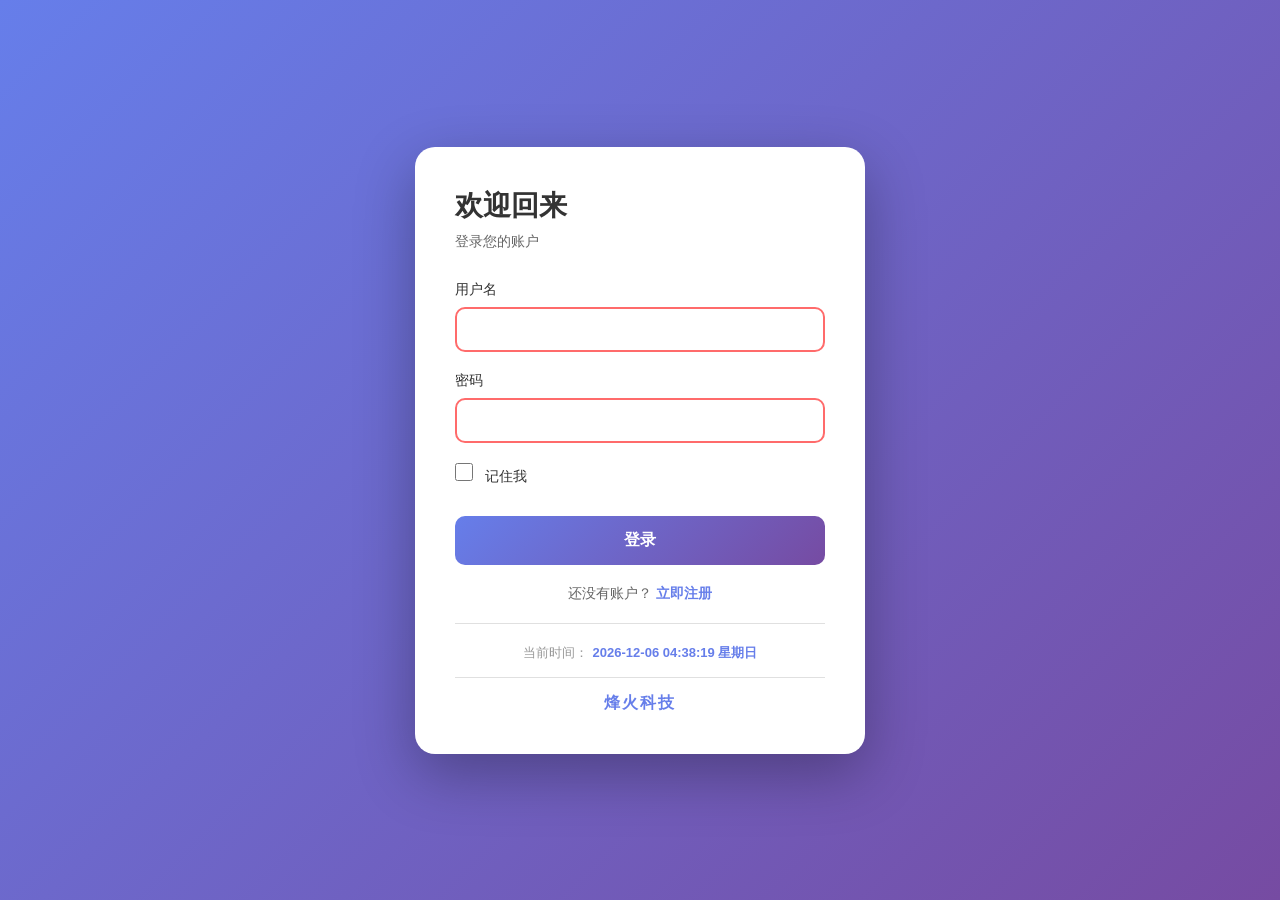
==== index.html @ 31e24aca "push" ====
<!DOCTYPE html>
<html lang="zh-CN">
<head>
    <meta charset="UTF-8">
    <meta name="viewport" content="width=device-width, initial-scale=1.0">
    <title>用户登录与注册</title>
    <link rel="stylesheet" href="style.css">
</head>
<body>
    <div class="container">
        <div class="form-container">
            <!-- 登录表单 -->
            <div class="form-wrapper" id="loginForm">
                <h2>欢迎回来</h2>
                <p class="subtitle">登录您的账户</p>
                <form id="loginFormElement">
                    <div class="form-group">
                        <label for="loginUsername">用户名</label>
                        <input type="text" id="loginUsername" name="username" required>
                    </div>
                    <div class="form-group">
                        <label for="loginPassword">密码</label>
                        <input type="password" id="loginPassword" name="password" required>
                    </div>
                    <div class="form-group">
                        <label class="remember-me">
                            <input type="checkbox" id="rememberMe">
                            <span>记住我</span>
                        </label>
                    </div>
                    <button type="submit" class="btn btn-primary">登录</button>
                    <p class="form-switch">
                        还没有账户？ <a href="#" id="switchToRegister">立即注册</a>
                    </p>
                    <div class="time-display" id="timeDisplay"></div>
                    <div class="company-name">烽火科技</div>
                </form>
            </div>

            <!-- 注册表单 -->
            <div class="form-wrapper hidden" id="registerForm">
                <h2>创建账户</h2>
                <p class="subtitle">注册新用户</p>
                <form id="registerFormElement">
                    <div class="form-group">
                        <label for="registerUsername">用户名</label>
                        <input type="text" id="registerUsername" name="username" required minlength="3">
                        <span class="error-message" id="usernameError"></span>
                    </div>
                    <div class="form-group">
                        <label for="registerEmail">邮箱</label>
                        <input type="email" id="registerEmail" name="email" required>
                        <span class="error-message" id="emailError"></span>
                    </div>
                    <div class="form-group">
                        <label for="registerPassword">密码</label>
                        <input type="password" id="registerPassword" name="password" required minlength="6">
                        <span class="error-message" id="passwordError"></span>
                    </div>
                    <div class="form-group">
                        <label for="confirmPassword">确认密码</label>
                        <input type="password" id="confirmPassword" name="confirmPassword" required>
                        <span class="error-message" id="confirmPasswordError"></span>
                    </div>
                    <button type="submit" class="btn btn-primary">注册</button>
                    <p class="form-switch">
                        已有账户？ <a href="#" id="switchToLogin">立即登录</a>
                    </p>
                </form>
            </div>

            <!-- 成功消息 -->
            <div class="message-box hidden" id="messageBox">
                <div class="message-content">
                    <span class="message-icon" id="messageIcon">✓</span>
                    <p id="messageText"></p>
                </div>
            </div>
        </div>
    </div>

    <script src="script.js"></script>
</body>
</html>
---- style.css ----
* {
    margin: 0;
    padding: 0;
    box-sizing: border-box;
}

body {
    font-family: -apple-system, BlinkMacSystemFont, 'Segoe UI', Roboto, 'Helvetica Neue', Arial, sans-serif;
    background: linear-gradient(135deg, #667eea 0%, #764ba2 100%);
    min-height: 100vh;
    display: flex;
    align-items: center;
    justify-content: center;
    padding: 20px;
}

.container {
    width: 100%;
    max-width: 450px;
}

.form-container {
    background: white;
    border-radius: 20px;
    box-shadow: 0 20px 60px rgba(0, 0, 0, 0.3);
    overflow: hidden;
    position: relative;
}

.form-wrapper {
    padding: 40px;
    transition: opacity 0.3s ease, transform 0.3s ease;
}

.form-wrapper.hidden {
    display: none;
}

h2 {
    color: #333;
    font-size: 28px;
    margin-bottom: 8px;
    font-weight: 600;
}

.subtitle {
    color: #666;
    font-size: 14px;
    margin-bottom: 30px;
}

.form-group {
    margin-bottom: 20px;
}

.form-group label {
    display: block;
    color: #333;
    font-size: 14px;
    font-weight: 500;
    margin-bottom: 8px;
}

.form-group input[type="text"],
.form-group input[type="email"],
.form-group input[type="password"] {
    width: 100%;
    padding: 12px 16px;
    border: 2px solid #e0e0e0;
    border-radius: 10px;
    font-size: 15px;
    transition: all 0.3s ease;
    outline: none;
}

.form-group input:focus {
    border-color: #667eea;
    box-shadow: 0 0 0 3px rgba(102, 126, 234, 0.1);
}

.form-group input:invalid:not(:placeholder-shown) {
    border-color: #ff6b6b;
}

.remember-me {
    display: flex;
    align-items: center;
    cursor: pointer;
    font-weight: normal;
}

.remember-me input[type="checkbox"] {
    width: 18px;
    height: 18px;
    margin-right: 8px;
    cursor: pointer;
    accent-color: #667eea;
}

.error-message {
    display: block;
    color: #ff6b6b;
    font-size: 12px;
    margin-top: 5px;
    min-height: 18px;
}

.btn {
    width: 100%;
    padding: 14px;
    border: none;
    border-radius: 10px;
    font-size: 16px;
    font-weight: 600;
    cursor: pointer;
    transition: all 0.3s ease;
    margin-top: 10px;
}

.btn-primary {
    background: linear-gradient(135deg, #667eea 0%, #764ba2 100%);
    color: white;
}

.btn-primary:hover {
    transform: translateY(-2px);
    box-shadow: 0 10px 20px rgba(102, 126, 234, 0.3);
}

.btn-primary:active {
    transform: translateY(0);
}

.form-switch {
    text-align: center;
    margin-top: 20px;
    color: #666;
    font-size: 14px;
}

.form-switch a {
    color: #667eea;
    text-decoration: none;
    font-weight: 600;
    transition: color 0.3s ease;
}

.form-switch a:hover {
    color: #764ba2;
    text-decoration: underline;
}

.time-display {
    text-align: center;
    margin-top: 20px;
    padding-top: 20px;
    border-top: 1px solid #e0e0e0;
    color: #999;
    font-size: 13px;
    font-weight: 500;
}

.time-display .time-text {
    color: #667eea;
    font-weight: 600;
    margin-left: 5px;
}

.company-name {
    text-align: center;
    margin-top: 15px;
    padding-top: 15px;
    border-top: 1px solid #e0e0e0;
    color: #667eea;
    font-size: 16px;
    font-weight: 600;
    letter-spacing: 2px;
}

.message-box {
    position: absolute;
    top: 0;
    left: 0;
    right: 0;
    bottom: 0;
    background: rgba(255, 255, 255, 0.98);
    display: flex;
    align-items: center;
    justify-content: center;
    z-index: 10;
    animation: fadeIn 0.3s ease;
}

.message-box.hidden {
    display: none;
}

.message-content {
    text-align: center;
    padding: 40px;
}

.message-icon {
    display: inline-block;
    width: 60px;
    height: 60px;
    line-height: 60px;
    border-radius: 50%;
    background: linear-gradient(135deg, #667eea 0%, #764ba2 100%);
    color: white;
    font-size: 30px;
    font-weight: bold;
    margin-bottom: 20px;
}

.message-content p {
    color: #333;
    font-size: 18px;
    font-weight: 500;
}

.message-box.success .message-icon {
    background: linear-gradient(135deg, #56ab2f 0%, #a8e063 100%);
}

.message-box.error .message-icon {
    background: linear-gradient(135deg, #ff6b6b 0%, #ee5a6f 100%);
}

@keyframes fadeIn {
    from {
        opacity: 0;
    }
    to {
        opacity: 1;
    }
}

@keyframes shake {
    0%, 100% {
        transform: translateX(0);
    }
    25% {
        transform: translateX(-10px);
    }
    75% {
        transform: translateX(10px);
    }
}

.shake {
    animation: shake 0.5s ease;
}

/* 响应式设计 */
@media (max-width: 480px) {
    .form-wrapper {
        padding: 30px 20px;
    }

    h2 {
        font-size: 24px;
    }
}
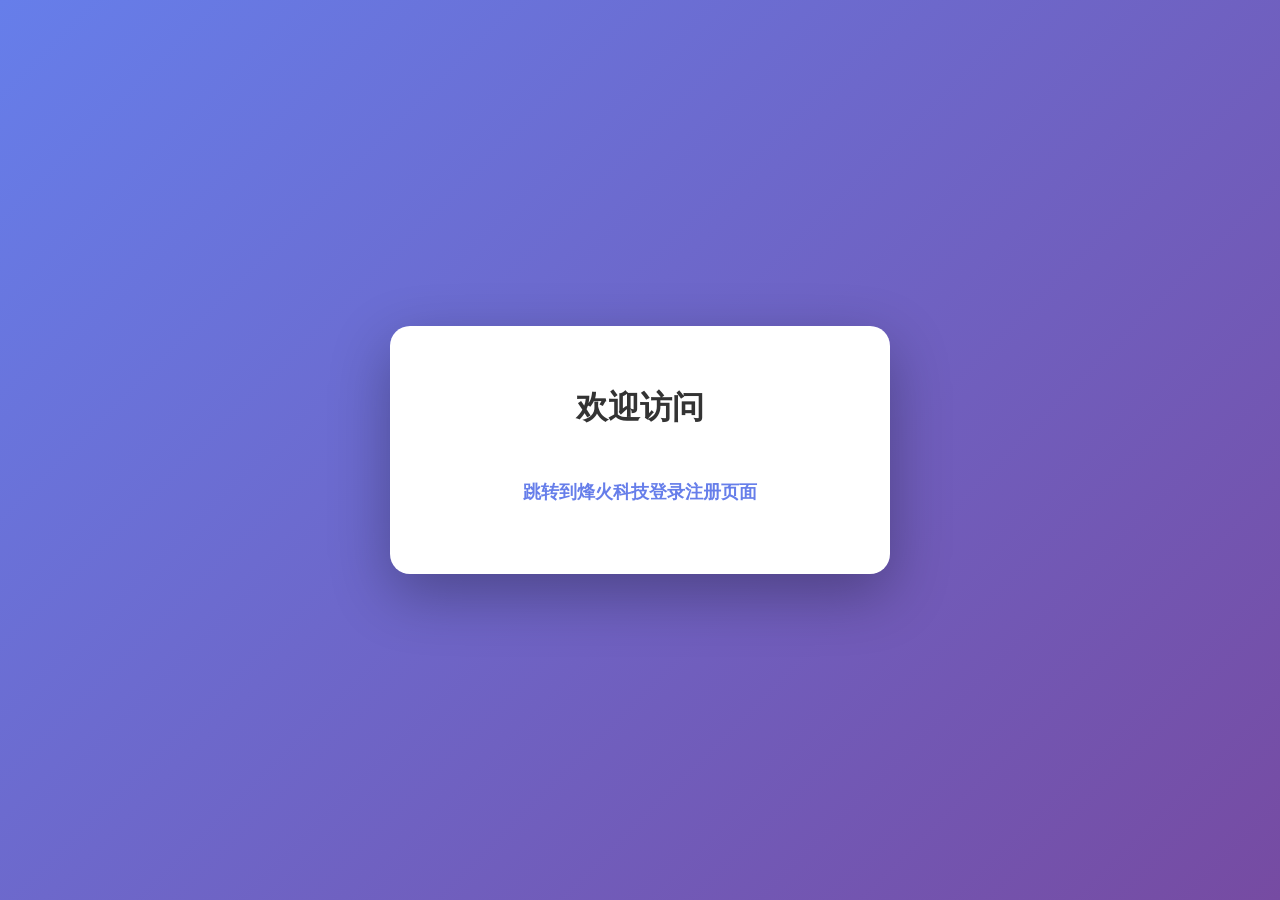
==== commit b8647b37: "update" ====
--- a/index.html
+++ b/index.html
@@ -3,83 +3,70 @@
 <head>
     <meta charset="UTF-8">
     <meta name="viewport" content="width=device-width, initial-scale=1.0">
-    <title>用户登录与注册</title>
-    <link rel="stylesheet" href="style.css">
+    <title>首页</title>
+    <style>
+        * {
+            margin: 0;
+            padding: 0;
+            box-sizing: border-box;
+        }
+
+        body {
+            font-family: -apple-system, BlinkMacSystemFont, 'Segoe UI', Roboto, 'Helvetica Neue', Arial, sans-serif;
+            background: linear-gradient(135deg, #667eea 0%, #764ba2 100%);
+            min-height: 100vh;
+            display: flex;
+            align-items: center;
+            justify-content: center;
+            padding: 20px;
+        }
+
+        .container {
+            background: white;
+            border-radius: 20px;
+            box-shadow: 0 20px 60px rgba(0, 0, 0, 0.3);
+            padding: 60px 40px;
+            text-align: center;
+            max-width: 500px;
+            width: 100%;
+        }
+
+        h1 {
+            color: #333;
+            font-size: 32px;
+            margin-bottom: 30px;
+            font-weight: 600;
+        }
+
+        .link-container {
+            margin-top: 40px;
+        }
+
+        .link-to-login {
+            color: #667eea;
+            font-size: 18px;
+            text-decoration: none;
+            font-weight: 600;
+            transition: all 0.3s ease;
+            display: inline-block;
+            padding: 10px 20px;
+            border-radius: 10px;
+        }
+
+        .link-to-login:hover {
+            color: #764ba2;
+            background-color: rgba(102, 126, 234, 0.1);
+            text-decoration: underline;
+        }
+    </style>
 </head>
 <body>
     <div class="container">
-        <div class="form-container">
-            <!-- 登录表单 -->
-            <div class="form-wrapper" id="loginForm">
-                <h2>欢迎回来</h2>
-                <p class="subtitle">登录您的账户</p>
-                <form id="loginFormElement">
-                    <div class="form-group">
-                        <label for="loginUsername">用户名</label>
-                        <input type="text" id="loginUsername" name="username" required>
-                    </div>
-                    <div class="form-group">
-                        <label for="loginPassword">密码</label>
-                        <input type="password" id="loginPassword" name="password" required>
-                    </div>
-                    <div class="form-group">
-                        <label class="remember-me">
-                            <input type="checkbox" id="rememberMe">
-                            <span>记住我</span>
-                        </label>
-                    </div>
-                    <button type="submit" class="btn btn-primary">登录</button>
-                    <p class="form-switch">
-                        还没有账户？ <a href="#" id="switchToRegister">立即注册</a>
-                    </p>
-                    <div class="time-display" id="timeDisplay"></div>
-                    <div class="company-name">烽火科技</div>
-                </form>
-            </div>
-
-            <!-- 注册表单 -->
-            <div class="form-wrapper hidden" id="registerForm">
-                <h2>创建账户</h2>
-                <p class="subtitle">注册新用户</p>
-                <form id="registerFormElement">
-                    <div class="form-group">
-                        <label for="registerUsername">用户名</label>
-                        <input type="text" id="registerUsername" name="username" required minlength="3">
-                        <span class="error-message" id="usernameError"></span>
-                    </div>
-                    <div class="form-group">
-                        <label for="registerEmail">邮箱</label>
-                        <input type="email" id="registerEmail" name="email" required>
-                        <span class="error-message" id="emailError"></span>
-                    </div>
-                    <div class="form-group">
-                        <label for="registerPassword">密码</label>
-                        <input type="password" id="registerPassword" name="password" required minlength="6">
-                        <span class="error-message" id="passwordError"></span>
-                    </div>
-                    <div class="form-group">
-                        <label for="confirmPassword">确认密码</label>
-                        <input type="password" id="confirmPassword" name="confirmPassword" required>
-                        <span class="error-message" id="confirmPasswordError"></span>
-                    </div>
-                    <button type="submit" class="btn btn-primary">注册</button>
-                    <p class="form-switch">
-                        已有账户？ <a href="#" id="switchToLogin">立即登录</a>
-                    </p>
-                </form>
-            </div>
-
-            <!-- 成功消息 -->
-            <div class="message-box hidden" id="messageBox">
-                <div class="message-content">
-                    <span class="message-icon" id="messageIcon">✓</span>
-                    <p id="messageText"></p>
-                </div>
-            </div>
+        <h1>欢迎访问</h1>
+        <div class="link-container">
+            <a href="index.html" class="link-to-login">跳转到烽火科技登录注册页面</a>
         </div>
     </div>
-
-    <script src="script.js"></script>
 </body>
 </html>
 
